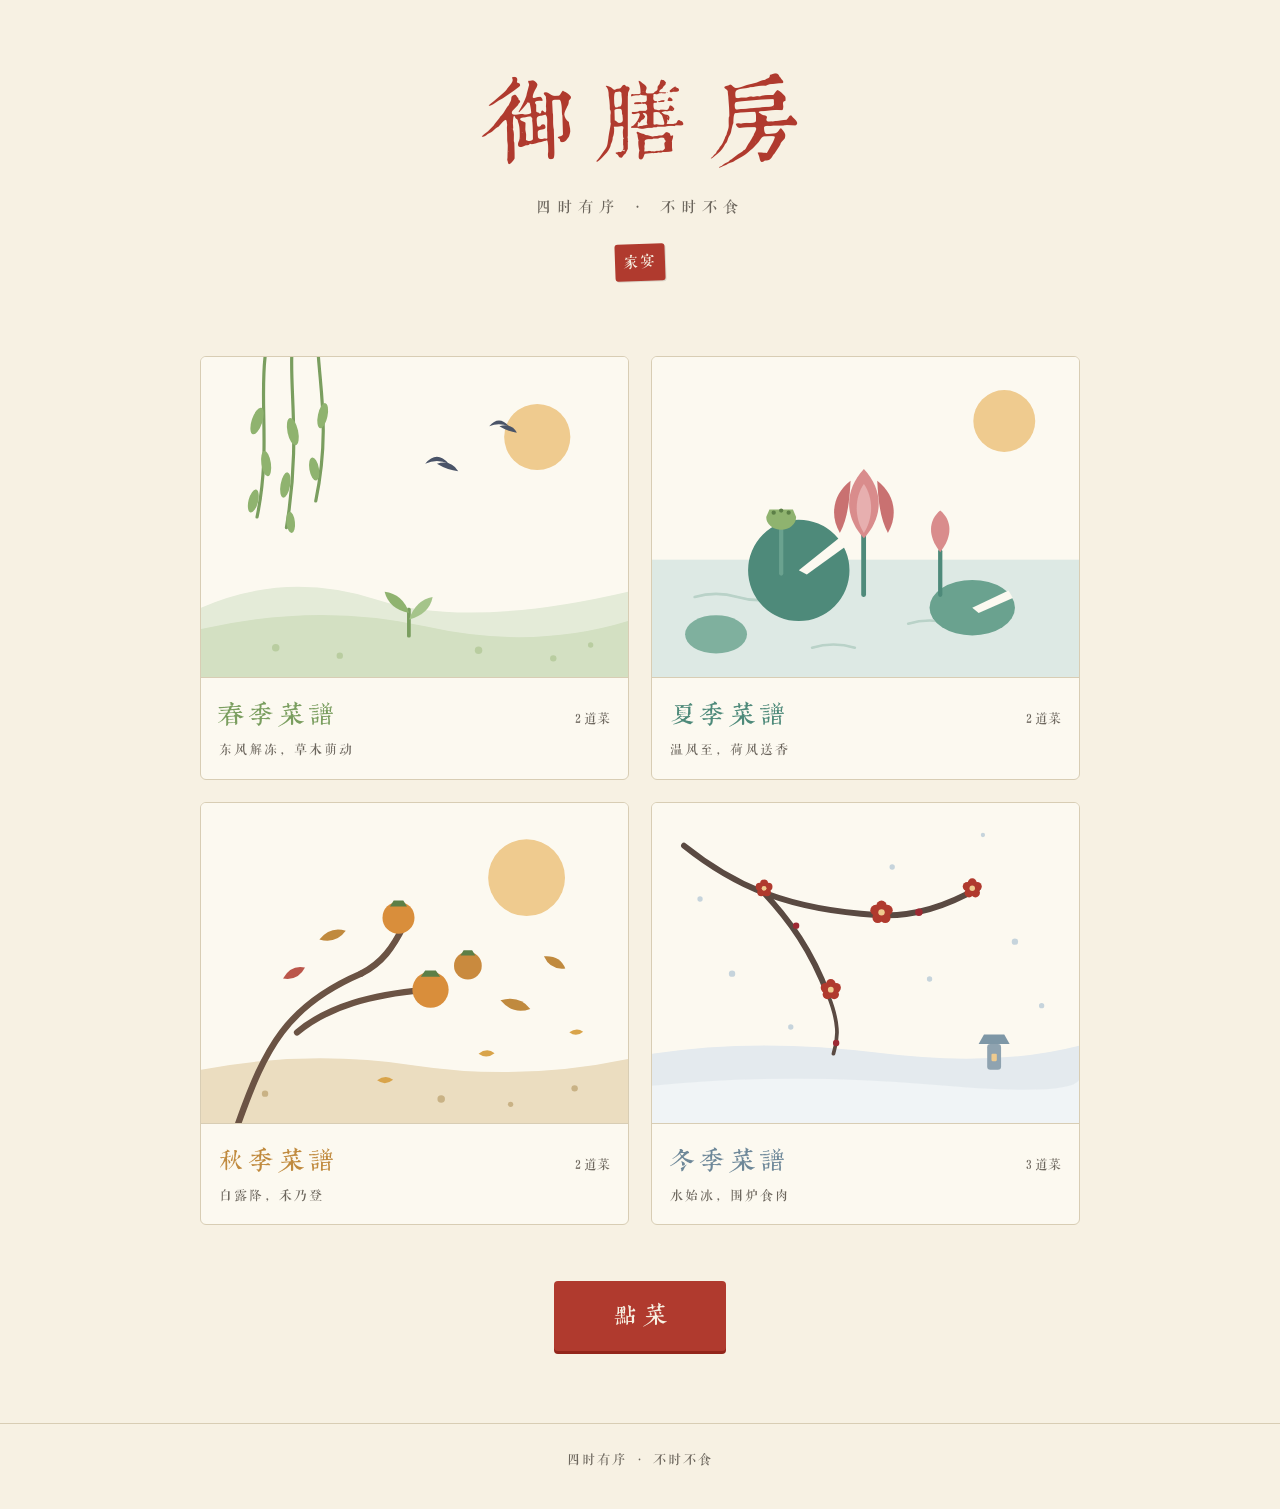
==== index.html @ 3bb123e2 "御膳房：四季食谱站初版" ====
<!DOCTYPE html>
<html lang="zh-CN">
<head>
<meta charset="UTF-8">
<meta name="viewport" content="width=device-width, initial-scale=1.0">
<title>御膳房 · 四季家宴</title>
<link rel="stylesheet" href="css/style.css">
</head>
<body>
<div class="wrap">
  <header class="hero">
    <h1>御膳房</h1>
    <p class="hero-sub">四时有序 · 不时不食</p>
    <span class="seal">家宴</span>
  </header>

  <main class="seasons" id="seasons"></main>

  <div class="order-entry">
    <a class="btn" href="order.html">點菜</a>
  </div>
</div>

<div id="footer"></div>

<script src="js/data.js"></script>
<script src="js/common.js"></script>
<script>
document.getElementById('footer').innerHTML = footerHTML();

const box = document.getElementById('seasons');
box.innerHTML = SEASONS.map(s => {
  const n = dishesOfSeason(s.id).length;
  return '<a class="season-card" href="season.html?s=' + s.id + '">' +
    '<img src="' + s.illo + '" alt="' + s.name + '">' +
    '<div class="season-meta">' +
      '<div><div class="season-name" style="color:' + s.color + '">' + s.nameKx + '</div>' +
      '<div class="season-sub">' + s.sub + '</div></div>' +
      '<div class="season-count">' + n + ' 道菜</div>' +
    '</div></a>';
}).join('');
</script>
</body>
</html>
---- css/style.css ----
/* 御膳房 · 样式
   配色取自中国传统色：
   宣纸 #F7F1E3（底）、朱砂 #B03A2E（主）、胭脂 #9D2933（辅）、
   黛蓝 #4A5468、墨 #33312E、松花绿 #7A9E5F（春）、
   荷青 #4E8A7A（夏）、秋香 #C08A3E（秋）、月白蓝 #6E8899（冬） */

:root {
  --paper: #F7F1E3;
  --paper-deep: #EFE6D2;
  --ink: #33312E;
  --ink-soft: #6B655C;
  --cinnabar: #B03A2E;
  --cinnabar-deep: #93261B;
  --line: #D8CDB4;
  --card: #FCF9F0;
}

* { margin: 0; padding: 0; box-sizing: border-box; }

@font-face {
  font-family: 'Kangxi';
  src: url('../fonts/kangxi-subset.woff2') format('woff2');
  font-display: swap;
}
@font-face {
  font-family: 'YueSong';
  src: url('../fonts/yuesong-subset.woff2') format('woff2');
  font-display: swap;
}

html { -webkit-text-size-adjust: 100%; }

body {
  background: var(--paper);
  color: var(--ink);
  font-family: 'YueSong', 'Songti SC', 'SimSun', serif;
  line-height: 1.9;
  font-size: 16px;
}

h1, h2, h3, .kx { font-family: 'Kangxi', 'YueSong', 'Songti SC', serif; font-weight: normal; }

a { color: inherit; text-decoration: none; }

.wrap { max-width: 920px; margin: 0 auto; padding: 0 20px; }

/* ── 顶栏 ─────────────────────────── */
.topbar {
  border-bottom: 1px solid var(--line);
  background: var(--paper);
  position: sticky; top: 0; z-index: 10;
}
.topbar-inner {
  max-width: 920px; margin: 0 auto; padding: 12px 20px;
  display: flex; align-items: center; justify-content: space-between;
}
.brand {
  font-family: 'Kangxi', serif;
  font-size: 22px;
  color: var(--cinnabar);
  letter-spacing: 4px;
}
.nav-link {
  font-size: 14px; color: var(--ink-soft);
  border: 1px solid var(--line); border-radius: 3px;
  padding: 3px 12px; background: var(--card);
}
.nav-link:hover { color: var(--cinnabar); border-color: var(--cinnabar); }

/* ── 主页 ─────────────────────────── */
.hero { text-align: center; padding: 64px 20px 40px; }
.hero h1 {
  font-size: clamp(56px, 12vw, 96px);
  color: var(--cinnabar);
  letter-spacing: 18px;
  text-indent: 18px;
  line-height: 1.2;
}
.hero-sub {
  margin-top: 14px;
  color: var(--ink-soft);
  letter-spacing: 6px;
  font-size: 15px;
}
.seal {
  display: inline-block;
  margin-top: 22px;
  padding: 4px 8px;
  background: var(--cinnabar);
  color: var(--paper);
  font-family: 'Kangxi', serif;
  font-size: 15px;
  letter-spacing: 2px;
  border-radius: 3px;
  box-shadow: 1px 1px 0 rgba(0,0,0,.12);
  transform: rotate(-2deg);
}

.seasons {
  display: grid;
  grid-template-columns: 1fr 1fr;
  gap: 22px;
  padding: 36px 0 12px;
}
.season-card {
  background: var(--card);
  border: 1px solid var(--line);
  border-radius: 6px;
  overflow: hidden;
  transition: transform .25s ease, box-shadow .25s ease;
  display: block;
}
.season-card:hover { transform: translateY(-4px); box-shadow: 0 8px 24px rgba(51,49,46,.10); }
.season-card img { width: 100%; display: block; aspect-ratio: 4 / 3; object-fit: cover; }
.season-meta {
  display: flex; align-items: baseline; justify-content: space-between;
  padding: 14px 18px 16px;
  border-top: 1px solid var(--line);
}
.season-name { font-family: 'Kangxi', serif; font-size: 24px; letter-spacing: 6px; }
.season-sub { font-size: 13px; color: var(--ink-soft); letter-spacing: 2px; }
.season-count { font-size: 13px; color: var(--ink-soft); }

/* ── 点菜按钮 ─────────────────────── */
.order-entry { text-align: center; padding: 44px 0 72px; }
.btn {
  display: inline-block;
  font-family: 'Kangxi', serif;
  font-size: 22px;
  letter-spacing: 8px;
  text-indent: 8px;
  color: var(--paper);
  background: var(--cinnabar);
  padding: 14px 52px;
  border-radius: 4px;
  border: none;
  cursor: pointer;
  box-shadow: 0 3px 0 var(--cinnabar-deep);
  transition: transform .15s ease, box-shadow .15s ease;
}
.btn:hover { transform: translateY(-2px); box-shadow: 0 5px 0 var(--cinnabar-deep); }
.btn:active { transform: translateY(1px); box-shadow: 0 1px 0 var(--cinnabar-deep); }
.btn:disabled { opacity: .45; cursor: not-allowed; transform: none; }
.btn.ghost {
  background: transparent; color: var(--cinnabar);
  border: 1px solid var(--cinnabar); box-shadow: none;
  font-size: 16px; letter-spacing: 4px; padding: 8px 26px;
}

/* ── 页头（内页） ──────────────────── */
.page-head { text-align: center; padding: 44px 20px 8px; }
.page-head h2 {
  font-size: clamp(34px, 7vw, 48px);
  letter-spacing: 10px; text-indent: 10px;
}
.page-head .sub { margin-top: 8px; color: var(--ink-soft); font-size: 14px; letter-spacing: 3px; }
.page-head .season-illo { width: min(420px, 80%); margin: 18px auto 0; display: block; }

/* ── 菜品卡片 ─────────────────────── */
.dish-grid {
  display: grid;
  grid-template-columns: repeat(auto-fill, minmax(240px, 1fr));
  gap: 20px;
  padding: 30px 0 60px;
}
.dish-card {
  background: var(--card);
  border: 1px solid var(--line);
  border-radius: 6px;
  overflow: hidden;
  transition: transform .25s ease, box-shadow .25s ease;
}
.dish-card:hover { transform: translateY(-3px); box-shadow: 0 6px 18px rgba(51,49,46,.10); }
.cover, .cover-ph {
  width: 100%; aspect-ratio: 4 / 3; display: block; object-fit: cover;
}
.cover-ph {
  display: flex; align-items: center; justify-content: center;
  background: var(--paper-deep);
  font-family: 'Kangxi', serif;
  font-size: 54px;
  color: var(--ink-soft);
  letter-spacing: 8px;
}
.dish-card .info { padding: 14px 16px 16px; border-top: 1px solid var(--line); }
.dish-card .name { font-family: 'Kangxi', serif; font-size: 20px; letter-spacing: 3px; }
.dish-card .brief { margin-top: 6px; font-size: 13px; color: var(--ink-soft); line-height: 1.8; }

/* ── 菜品详情 ─────────────────────── */
.dish-hero { padding-top: 36px; }
.dish-hero .cover, .dish-hero .cover-ph { border: 1px solid var(--line); border-radius: 6px; aspect-ratio: 16 / 9; }
.dish-hero .cover-ph { font-size: 72px; }
.dish-title { text-align: center; margin: 28px 0 4px; font-size: clamp(32px, 6vw, 44px); letter-spacing: 8px; }
.dish-brief { text-align: center; color: var(--ink-soft); font-size: 15px; margin-bottom: 30px; }

.recipe-section { margin-bottom: 30px; }
.recipe-section h3 {
  font-size: 21px; letter-spacing: 5px; color: var(--cinnabar);
  border-left: 4px solid var(--cinnabar);
  padding-left: 12px; margin-bottom: 12px;
}
.recipe-section ul, .recipe-section ol { padding-left: 1.4em; }
.recipe-section li { margin-bottom: 8px; }
.recipe-section ul li::marker { color: var(--cinnabar); }
.recipe-section ol li::marker { color: var(--cinnabar); font-family: 'Kangxi', serif; }

.back-row { padding: 10px 0 60px; text-align: center; }

/* ── 点菜页 ───────────────────────── */
.order-group { margin: 26px 0 8px; }
.order-group-title {
  font-family: 'Kangxi', serif; font-size: 20px; letter-spacing: 5px;
  padding-bottom: 6px; border-bottom: 1px solid var(--line);
  margin-bottom: 14px;
}
.order-grid {
  display: grid;
  grid-template-columns: repeat(auto-fill, minmax(200px, 1fr));
  gap: 14px;
}
.order-item {
  display: flex; align-items: center; gap: 12px;
  background: var(--card); border: 1px solid var(--line);
  border-radius: 6px; padding: 10px 12px;
  cursor: pointer; user-select: none;
  transition: border-color .15s ease, background .15s ease;
}
.order-item:hover { border-color: var(--cinnabar); }
.order-item.checked { border-color: var(--cinnabar); background: #FBF3E4; }
.order-item .thumb {
  width: 56px; height: 56px; border-radius: 4px; flex: none;
  object-fit: cover; background: var(--paper-deep);
  display: flex; align-items: center; justify-content: center;
  font-family: 'Kangxi', serif; font-size: 24px; color: var(--ink-soft);
  overflow: hidden;
}
.order-item .thumb img { width: 100%; height: 100%; object-fit: cover; }
.order-item .dname { font-size: 15px; letter-spacing: 1px; flex: 1; }
.order-item .tick {
  width: 20px; height: 20px; flex: none;
  border: 1px solid var(--line); border-radius: 50%;
  display: flex; align-items: center; justify-content: center;
  font-size: 13px; color: transparent;
}
.order-item.checked .tick { background: var(--cinnabar); border-color: var(--cinnabar); color: #fff; }

.order-bar {
  position: sticky; bottom: 0; z-index: 20;
  background: var(--paper);
  border-top: 1px solid var(--line);
  padding: 14px 20px calc(14px + env(safe-area-inset-bottom));
}
.order-bar-inner {
  max-width: 920px; margin: 0 auto;
  display: flex; align-items: center; gap: 14px; flex-wrap: wrap;
}
.order-count { font-size: 15px; color: var(--ink-soft); flex: 1; }
.order-count b { color: var(--cinnabar); font-family: 'Kangxi', serif; }
.date-row { display: flex; align-items: center; gap: 8px; font-size: 14px; color: var(--ink-soft); }
.date-row input {
  font-family: 'YueSong', serif; font-size: 14px;
  background: var(--card); color: var(--ink);
  border: 1px solid var(--line); border-radius: 4px; padding: 5px 8px;
}
.order-bar .btn { font-size: 17px; padding: 10px 34px; letter-spacing: 5px; text-indent: 5px; }

/* ── 菜单图弹窗 ───────────────────── */
.modal-mask {
  position: fixed; inset: 0; z-index: 50;
  background: rgba(51,49,46,.55);
  display: none;
  align-items: center; justify-content: center;
  padding: 20px;
}
.modal-mask.show { display: flex; }
.menu-modal {
  background: var(--paper);
  border-radius: 6px;
  max-width: 460px; width: 100%;
  max-height: 92vh; overflow: auto;
  padding: 18px;
  text-align: center;
}
.menu-modal img { width: 100%; border: 1px solid var(--line); border-radius: 4px; display: block; }
.menu-actions { margin-top: 14px; display: flex; gap: 12px; justify-content: center; }
.hint { margin-top: 10px; font-size: 12px; color: var(--ink-soft); }

/* ── 页脚 ─────────────────────────── */
.footer {
  border-top: 1px solid var(--line);
  text-align: center;
  padding: 24px 20px 36px;
  font-size: 13px; color: var(--ink-soft);
  letter-spacing: 2px;
}

@media (max-width: 640px) {
  .seasons { grid-template-columns: 1fr; }
  .hero { padding: 48px 20px 30px; }
}
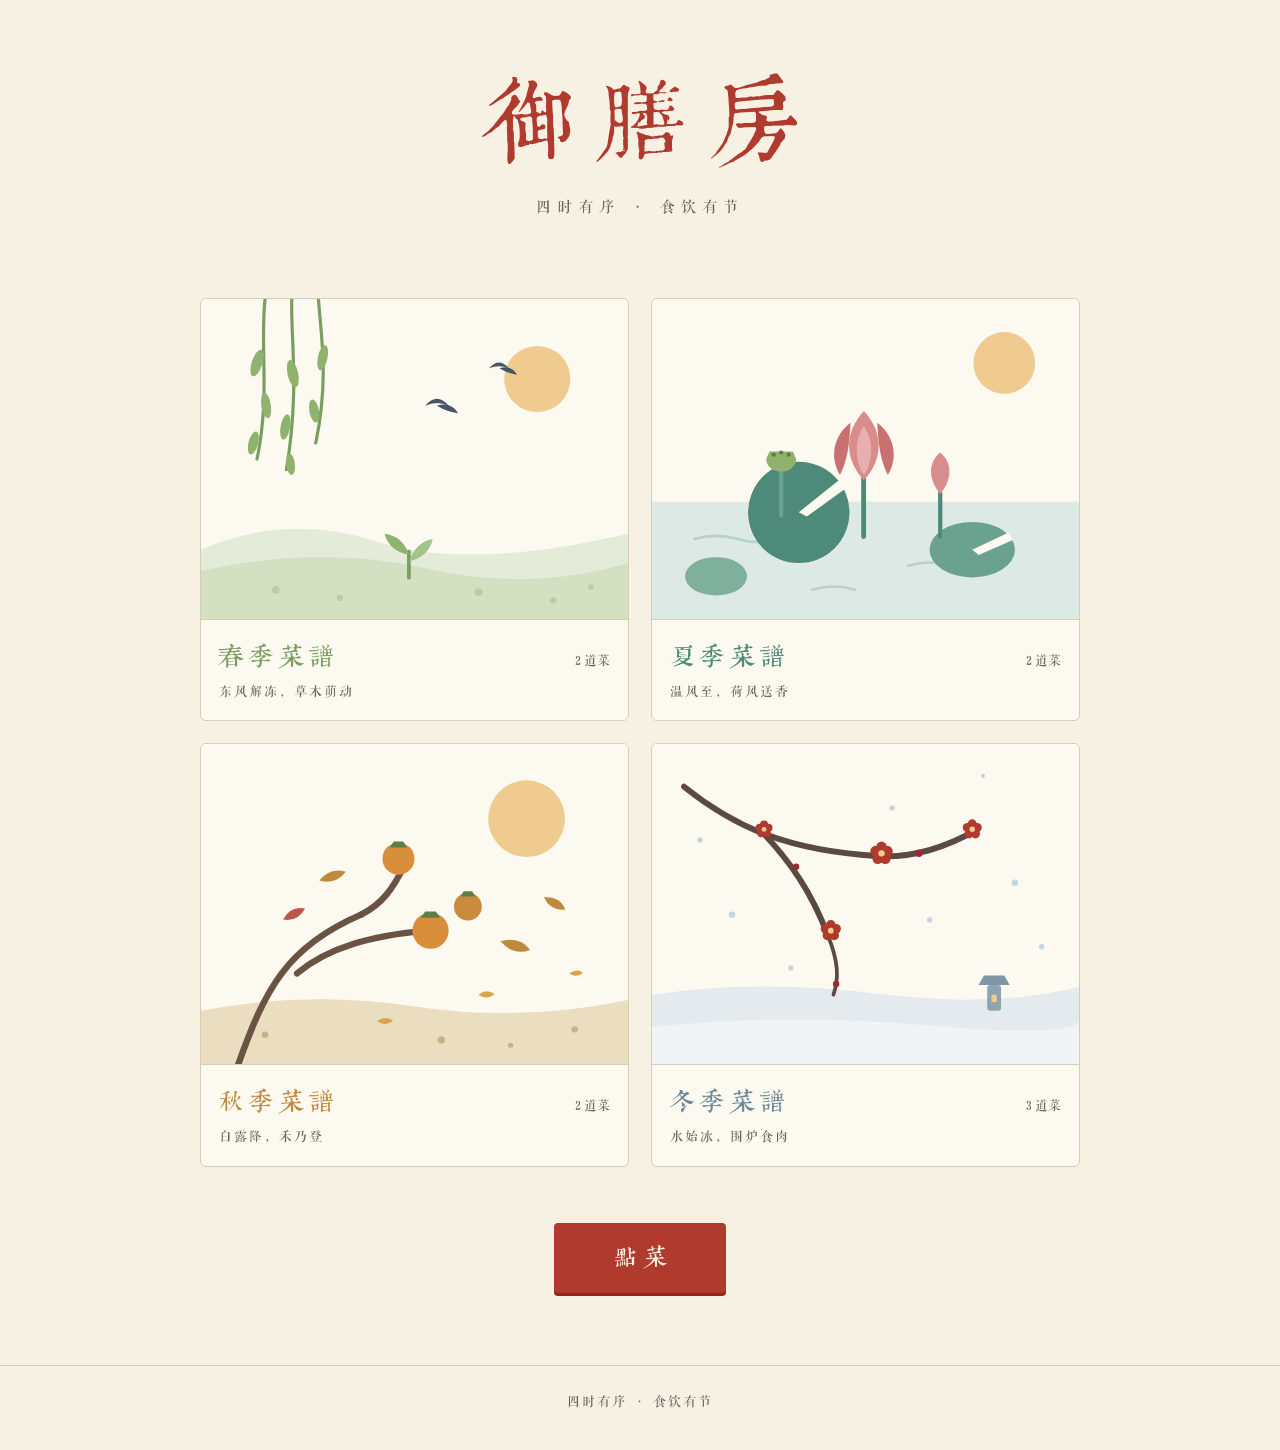
==== commit 1992bda4: "去掉家宴印章，副标题改为食饮有节" ====
--- a/index.html
+++ b/index.html
@@ -10,8 +10,7 @@
 <div class="wrap">
   <header class="hero">
     <h1>御膳房</h1>
-    <p class="hero-sub">四时有序 · 不时不食</p>
-    <span class="seal">家宴</span>
+    <p class="hero-sub">四时有序 · 食饮有节</p>
   </header>
 
   <main class="seasons" id="seasons"></main>
